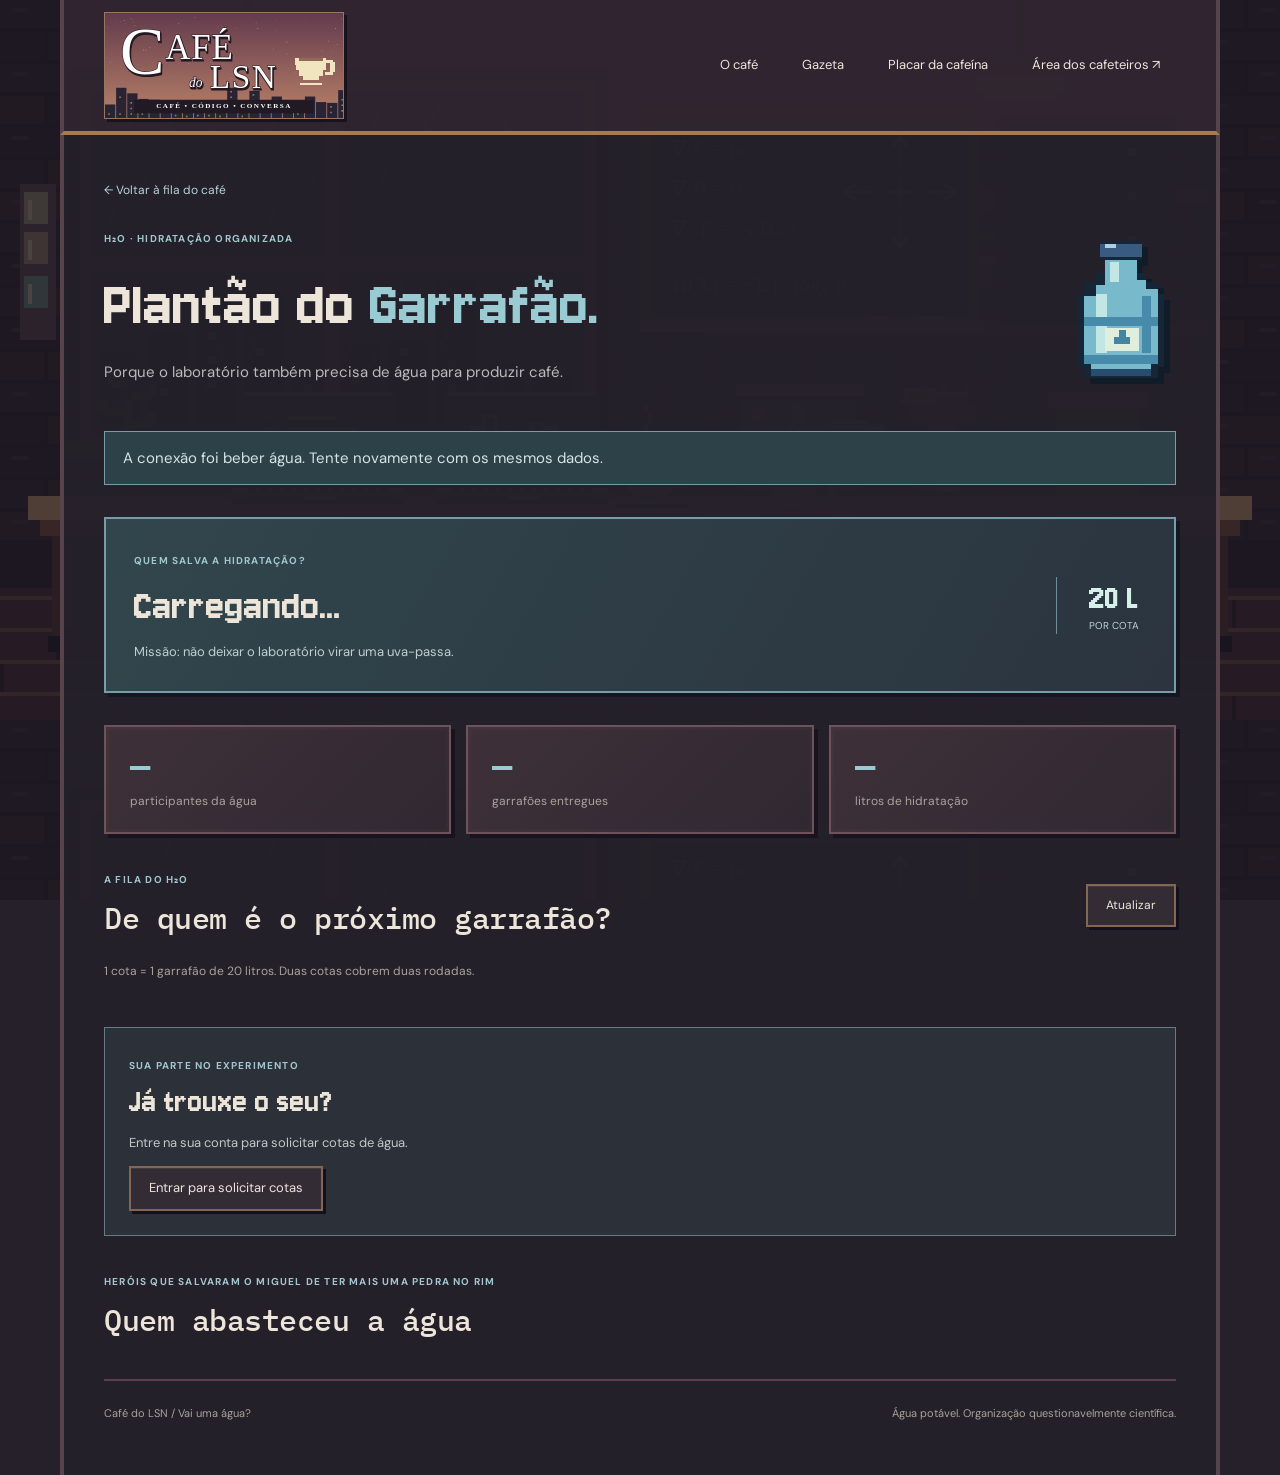
==== agua.html @ e71263b3 "Adiciona rodizio de garrafoes de agua" ====
<!doctype html>
<html lang="pt-BR"><head><meta charset="utf-8"><meta name="viewport" content="width=device-width,initial-scale=1"><meta name="theme-color" content="#211c29"><meta name="description" content="Rodízio de garrafões de 20 litros do laboratório."><title>Plantão do Garrafão · Café do LSN</title><link rel="icon" type="image/png" sizes="32x32" href="./assets/favicon.png?v=1"><link rel="icon" type="image/svg+xml" href="./assets/favicon.svg?v=1"><link rel="stylesheet" href="./style.css?v=20261126"></head>
<body data-page="water"><header><a class="brand" href="./index.html" aria-label="Café do LSN — início"><picture><source media="(max-width: 750px)" srcset="./assets/logo-mark.svg"><img class="brand-logo" src="./assets/logo-lsn.svg" alt="Café do LSN" width="300" height="132"></picture></a><nav aria-label="Navegação principal"><a href="./index.html">O café</a><a href="./gazeta.html">Gazeta</a><a href="./xicaras.html">Placar da cafeína</a><a href="./index.html?acesso=1">Área dos cafeteiros ↗</a></nav></header>
<main class="water-main">
<a class="water-back" href="./index.html">← Voltar à fila do café</a>
<div class="water-heading"><div><span class="eyebrow">H₂O · HIDRATAÇÃO ORGANIZADA</span><h1>Plantão do <em>Garrafão.</em></h1><p>Porque o laboratório também precisa de água para produzir café.</p></div><img src="./assets/water-jug.svg" width="112" height="144" alt="Garrafão de água em pixel art"></div>
<p id="water-status" role="status" aria-live="polite"></p>
<section class="water-hero" aria-labelledby="water-next-label"><div><span id="water-next-label" class="eyebrow">QUEM SALVA A HIDRATAÇÃO?</span><h2 id="water-next">Carregando…</h2><p id="water-next-note">Missão: não deixar o laboratório virar uma uva-passa.</p></div><span class="water-unit"><strong>20 L</strong>POR COTA</span></section>
<div class="stats water-stats"><article><strong id="water-people">—</strong><span>participantes da água</span></article><article><strong id="water-bottles">—</strong><span>garrafões entregues</span></article><article><strong id="water-liters">—</strong><span>litros de hidratação</span></article></div>
<section aria-labelledby="water-queue-title"><div class="section-title"><div><span class="eyebrow">A FILA DO H₂O</span><h2 id="water-queue-title">De quem é o próximo garrafão?</h2></div><button id="water-refresh" type="button">Atualizar</button></div><p class="hint">1 cota = 1 garrafão de 20 litros. Duas cotas cobrem duas rodadas.</p><div id="water-queue" class="queue"></div></section>
<section class="water-account" aria-labelledby="water-account-title"><div><span class="eyebrow">SUA PARTE NO EXPERIMENTO</span><h2 id="water-account-title">Já trouxe o seu?</h2><p id="water-access">Carregando sua participação…</p><button id="water-login-toggle" type="button" hidden>Entrar para solicitar cotas</button><button id="water-logout" type="button" hidden>Sair da conta</button></div>
<form id="water-login" hidden><h3>Identifique o dono do garrafão.</h3><label>E-mail<input name="email" type="email" autocomplete="username" required></label><label>Senha<input name="password" type="password" autocomplete="current-password" required></label><button class="primary" type="submit">Entrar</button><a class="forgot-password" href="./recuperar.html">Esqueceu a senha? A água não resolveu.</a></form>
<form id="water-submit" hidden><h3>Solicitar confirmação da entrega</h3><label>Quantidade de garrafões<input name="quantity" type="number" min="1" max="100" step="1" value="1" required></label><p class="water-volume">1 garrafão = 20 litros</p><label>Observação (opcional)<input name="note" maxlength="200" placeholder="Ex.: deixei os garrafões na copa"></label><button class="primary" type="submit">Enviar para aprovação</button><p class="hint">A fila e os totais são atualizados após a confirmação do administrador.</p></form>
<div id="water-own-section" hidden><h3>Minhas solicitações</h3><div id="water-own-requests"></div></div>
</section>
<section id="water-admin" hidden aria-labelledby="water-admin-title"><span class="eyebrow">BASTIDORES DA HIDRATAÇÃO</span><h2 id="water-admin-title">Administração da água</h2><h3>Participantes da água</h3><p class="hint">Escolha quem participa deste rodízio. Ao retirar um perfil, suas entregas e rodadas adiantadas ficam guardadas.</p><div id="water-member-profiles"></div><h3>Entregas para confirmar</h3><div id="water-pending"></div>
<form id="water-buy"><h3>Registrar uma entrega diretamente</h3><label>Quem trouxe?<select name="buyer" required></select></label><label>Quantidade de garrafões<input name="quantity" type="number" min="1" max="100" value="1" required></label><p class="water-volume">1 garrafão = 20 litros</p><label>Observação (opcional)<input name="note" maxlength="200"></label><button class="primary" type="submit">Registrar entrega</button></form></section>
<section aria-labelledby="water-history-title"><div class="section-title"><div><span class="eyebrow">HERÓIS QUE SALVARAM O MIGUEL DE TER MAIS UMA PEDRA NO RIM</span><h2 id="water-history-title">Quem abasteceu a água</h2></div></div><div id="water-history"></div></section>
<footer class="cups-footer">Café do LSN / Vai uma água? <span>Água potável. Organização questionavelmente científica.</span></footer>
</main><script type="module" src="./water.js?v=20261126"></script></body></html>
---- style.css ----
@import url('https://fonts.googleapis.com/css2?family=IBM+Plex+Mono:wght@400;500;600;700&family=Chakra+Petch:wght@400;500;600;700&family=Jersey+10&family=DM+Sans:wght@400;500;600;700&family=Playfair+Display:wght@500;600;700&family=Grenze+Gotisch:wght@500;600;700&display=swap');
:root{color-scheme:dark;--bg:#19191c;--panel:#222225;--line:#38363a;--text:#ede5d9;--muted:#aaa39a;--gold:#dfb078}*{box-sizing:border-box}body{margin:0;background:var(--bg);color:var(--text);font:15px/1.6 monospace}button,input,select{font:inherit}button{cursor:pointer;border:1px solid var(--line);background:transparent;color:var(--text);border-radius:6px;padding:10px 18px}button:hover{background:#35312e;border-color:var(--gold)}button:disabled{opacity:.5;cursor:wait}:focus-visible{outline:2px solid var(--gold);outline-offset:4px}header,main{max-width:1160px;margin:auto;padding:28px 40px}header{display:flex;align-items:center;justify-content:space-between;gap:20px;border-bottom:1px solid var(--line)}.brand{display:flex;align-items:center;gap:12px;color:var(--text);text-decoration:none;font:600 24px 'IBM Plex Mono',Consolas,monospace}.brand-icon{font-size:29px;filter:sepia(1)}.brand small{display:block;margin-top:6px;color:var(--muted);font:9px monospace;letter-spacing:2px}nav{display:flex;gap:12px}nav button{font-size:13px;border-color:transparent}nav .nav-active{color:var(--gold);border-bottom-color:var(--gold);border-radius:0}#admin-toggle span{margin-left:16px;color:var(--gold)}main{padding-top:42px}.intro{padding:20px 0 40px;width:48%;min-height:320px}.eyebrow{font:600 10px monospace;letter-spacing:2.2px;color:var(--gold)}h1{font:500 clamp(42px,5.5vw,68px)/1.12 'IBM Plex Mono',Consolas,monospace;letter-spacing:-1.8px;margin:20px 0}h1 em{color:var(--gold);font-weight:500}.intro p,.member-intro p{color:var(--muted);line-height:1.9}#overview{position:relative}.hero{display:flex;justify-content:space-between;align-items:center;padding:28px 32px;background:linear-gradient(110deg,#30362f,#252b28);border:1px solid #4b5547;border-radius:8px;margin:20px 0}.hero h2{font:500 36px 'IBM Plex Mono',Consolas,monospace;margin:16px 0 8px}.hero p{font-size:13px;color:#b3bbaa;margin:0}.round-label{text-align:center;color:#9fac95;font-size:9px;letter-spacing:2px;border-left:1px solid #4a5245;padding-left:35px}.round-label span{display:block;font:42px 'IBM Plex Mono',Consolas,monospace;margin-bottom:5px}.stats{display:grid;grid-template-columns:repeat(3,1fr);gap:15px;margin:18px 0 42px}.stats article{padding:18px 24px;background:var(--panel);border:1px solid var(--line);border-radius:6px}.stats strong{display:block;font:30px 'IBM Plex Mono',Consolas,monospace;color:var(--gold)}.stats span{font-size:12px;color:var(--muted)}section{margin:32px 0}.section-title{display:flex;align-items:center;justify-content:space-between;gap:16px;margin-bottom:20px}h2{font:500 25px 'IBM Plex Mono',Consolas,monospace;margin:8px 0}h3{font-size:17px;font-weight:500}.section-title button{font-size:12px}.queue{display:grid;grid-template-columns:repeat(4,1fr);gap:12px}.person{background:var(--panel);border:1px solid var(--line);border-radius:6px;padding:18px}.queue .person:first-child{background:#353028;border-color:#96754f}.avatar{display:block;font-size:28px}.person b{display:block;margin:8px 0 4px;font-size:14px}.person small{color:var(--muted);font-size:11px}.queue .person:first-child small{color:var(--gold)}.hint{font-size:12px;color:var(--muted);line-height:1.8}#admin{margin-top:0}.member-intro{margin-bottom:25px}.member-intro h1{font-size:48px}#admin>.section-title{border-bottom:1px solid var(--line);padding-bottom:18px}.auth-tabs{display:flex;gap:8px;margin-bottom:25px}.auth-tabs .selected{color:var(--gold);border-color:var(--gold);background:#302a24}form{max-width:570px;padding:24px;background:var(--panel);border:1px solid var(--line);border-radius:8px;margin:20px 0}form h3{margin-top:0}label{display:block;font-size:12px;color:var(--muted);margin:18px 0}input,select{display:block;margin-top:7px;width:100%;min-width:0;padding:12px;border:1px solid #4c4642;border-radius:5px;background:#1d1d20;color:var(--text)}.primary{background:var(--gold);color:#25201b;border-color:var(--gold);font-weight:600}.primary:hover{background:#efc38e}#login .primary,#signup button{width:100%;margin-top:10px}.editor{display:grid;grid-template-columns:2fr 1fr auto auto auto;gap:8px;align-items:end;margin:12px 0}.editor label{margin:0}.actions{display:flex;gap:10px;flex-wrap:wrap}.history-row{display:flex;justify-content:space-between;gap:16px;border-bottom:1px solid var(--line);padding:18px 0}.history-row small{display:block;color:var(--muted);font-size:12px}.history-row strong{color:var(--gold);font-size:13px}#history>p{padding:26px;border:1px dashed var(--line);text-align:center;color:var(--muted);border-radius:6px;font-size:13px}footer{border-top:1px solid var(--line);text-align:center;margin:50px 0 0;padding:26px 0;color:var(--muted);font-size:12px}.footer-divider{margin:0 14px;color:var(--gold)}#updated{font-size:10px}#status:not(:empty){padding:14px 18px;border:1px solid #826443;background:#352e25;color:#efcf9e;border-radius:6px;margin-bottom:20px;white-space:pre-line}hr{border:0;border-top:1px solid var(--line);margin:30px 0}[hidden]{display:none!important}#pending-profiles,#pending-buys{display:grid;gap:12px;margin:20px 0}#pending-profiles select{margin:12px 0}#pending-buys button{margin:5px}#member{margin-bottom:30px}@media(max-width:750px){header,main{padding:22px}header{flex-wrap:wrap}.brand{font-size:21px}nav{width:100%;justify-content:space-between}nav button{padding:9px 10px}.intro{width:100%;min-height:0;padding:12px 0 22px}.cafe-scene{position:relative;top:auto;width:100%;height:260px;margin:6px 0 30px}.hero{padding:22px}.hero h2{font-size:28px}.hero .eyebrow{font-size:9px;line-height:1.9}.round-label{padding-left:16px;margin-left:12px;font-size:8px}.round-label span{font-size:30px}.stats{gap:8px}.stats article{padding:15px 10px}.stats strong{font-size:25px}.stats span{font-size:10px}.queue{grid-template-columns:repeat(2,1fr)}.editor{grid-template-columns:1fr 1fr}.editor button{font-size:12px}.history-row{flex-wrap:wrap}.member-intro h1{font-size:40px}form{padding:20px}.footer-divider{margin:0 6px}}@media(prefers-reduced-motion:no-preference){button{transition:background .18s,border-color .18s}.pixel-cup:before{animation:steam 3s ease-in-out infinite}@keyframes steam{50%{opacity:.3;transform:translateY(-6px) rotate(90deg)}}}

/* All art is drawn on an integer pixel grid in assets/. */
body{background:#211c29;font-family:monospace;font-size:14px;isolation:isolate}
body:before{content:'';position:fixed;inset:0;z-index:-2;background:#211c29 url('./assets/science-lab.svg') center top / max(1280px,100vw) auto repeat-y;image-rendering:pixelated}
body:after{content:'';position:fixed;inset:0;background:#14121cc7;z-index:-1}
header,main{background:#211d29f5;border-left:4px solid #42323e;border-right:4px solid #42323e}
header{border-bottom:4px solid #78513f;padding-top:22px;padding-bottom:22px}
main{min-height:calc(100vh - 100px)}
.brand{font-size:30px}.brand-icon{image-rendering:pixelated;filter:none;object-fit:contain}.brand small{font-size:9px;letter-spacing:2px}
button,input,select,.hero,.stats article,.person,form,#history>p,#status:not(:empty){border-radius:0}
button{border:2px solid #745e50;box-shadow:3px 3px 0 #100e18;font-size:12px}
button:hover{background:#4c3740}button:active{transform:translate(2px,2px);box-shadow:1px 1px 0 #100e18}
nav .nav-active{border:2px solid var(--gold);background:#382b31}
h1{font-size:clamp(36px,4.4vw,56px);line-height:1.1;letter-spacing:-1px}h1 em{font-style:normal}
h2,.hero h2{font-family:'IBM Plex Mono',Consolas,monospace}.intro{min-height:290px;padding-top:15px;width:49%}.intro p{font-size:13px}.eyebrow{font-size:9px;letter-spacing:1.2px}
.cafe-scene{position:absolute;right:0;top:10px;width:47%;margin:0;border:4px solid #967357;background:#211c29;box-shadow:6px 6px 0 #110e1b}
.cafe-scene img{display:block;width:100%;height:auto;image-rendering:pixelated}
.cafe-scene figcaption{display:flex;justify-content:space-between;gap:8px;padding:10px 8px;background:#302530;color:#d6b28a;font:9px monospace}
.cafe-scene figcaption span{font-size:7px;align-self:center}
.hero{background:#303a32;border:3px solid #7d8d69;box-shadow:5px 5px 0 #110e1b;padding:24px}
.open-dot{display:inline-block;width:6px;height:6px;background:#b8c9a6;margin-right:8px}
#next{display:flex;align-items:center;gap:12px}#next .avatar{width:56px;height:56px;margin:0;flex-shrink:0}
.stats article,.person,form{background:#2d2632;border:2px solid #594452;box-shadow:4px 4px 0 #15111f}
.stats strong{font-size:32px}.stats span{font-size:11px}.stats{margin-bottom:30px}.queue .person:first-child{border:2px solid #c39662;background:#403031}
.avatar{display:block;image-rendering:pixelated;object-fit:contain;width:42px;height:42px}.person-label{display:flex!important;align-items:center;gap:10px}.person-label .avatar{width:28px;height:28px}
.round-label span{font-family:'IBM Plex Mono',Consolas,monospace}.round-label{border-left:2px solid #637255}
.section-title{margin-bottom:16px}.section-title h2{font-size:28px}.history-row{border-bottom:2px solid #4c3a47}
footer{font-size:11px;border-top:2px solid #58414c;margin-top:32px}.footer-divider{margin:0 8px}
@media(max-width:750px){header,main{padding:20px;border-left:0;border-right:0}.brand{font-size:28px}.intro{width:100%;min-height:0;padding-bottom:20px}h1{font-size:42px}.cafe-scene{position:relative;top:auto;width:100%;height:auto;margin:0 0 26px}.hero{padding:18px}#next .avatar{width:42px;height:42px}.stats span{font-size:10px}.stats article{padding:12px 8px}.stats strong{font-size:28px}.member-intro h1{font-size:36px}.cafe-scene figcaption{font-size:8px}.cafe-scene figcaption span{font-size:6px}.hero .eyebrow{font-size:8px}.hero p{font-size:11px}}

/* Richer materials and readable UI, with pixel artwork kept crisp. */
body{font-family:'DM Sans',Arial,sans-serif;font-size:15px;background:#252029}
body:after{background:#17121bb0}
header,main{background:#25212af5;border-color:#57434b}
body>header{border-bottom-color:#a47b55;background:#302630f7}
button,input,select{font-family:'DM Sans',Arial,sans-serif}
button{font-size:13px;background:#332c35;border-color:#826755;box-shadow:inset 0 1px #b3956926,3px 3px #14101c}
.brand{font-family:'IBM Plex Mono',Consolas,monospace;font-size:31px}.brand small{font-family:'DM Sans',Arial,sans-serif;font-size:9px}
.intro{min-height:320px}.intro p{font-size:14px;max-width:340px}.intro h1{font-size:clamp(36px,4vw,52px)}
.eyebrow{font-family:'DM Sans',Arial,sans-serif;font-weight:700;font-size:10px;line-height:1.6}
.cafe-scene{border:5px solid #ae8865;box-shadow:0 0 0 2px #4b3740,7px 7px #15101d}
.cafe-scene figcaption{padding:12px 10px;background:#48333a;color:#ead2aa}
.hero{background:linear-gradient(100deg,#3c493c,#303c35);border:2px solid #8c9c79;box-shadow:inset 0 0 0 4px #b5c69a0c,5px 5px #15111d}
.stats article,.person,form{background:linear-gradient(135deg,#3e3039,#302831);border:2px solid #6f535b;box-shadow:inset 0 0 0 3px #dfb07806,4px 4px #18131f}
.stats article{padding:20px 24px}.stats span{font-size:12px}.avatar{width:48px;height:48px}.person b{font-size:15px}.person small{font-size:12px}
.queue .person:first-child{background:linear-gradient(135deg,#594032,#3d3032);border-color:#caa16c}
.hint{font-size:12px}.section-title h2{font-size:30px}footer{font-family:'DM Sans',Arial,sans-serif;font-size:12px}
/* A newspaper laid on the coffee table, inspired by the supplied reference. */
.newspaper-wrap{padding:22px 12px 24px;margin:42px 0 26px;background:#392c2b;border:2px solid #5f4541;box-shadow:inset 0 0 0 6px #302326}
.newspaper{position:relative;max-width:950px;margin:auto;padding:18px 26px 14px;color:#39332c;background-color:#d3c6a6;background-image:repeating-linear-gradient(0deg,#6f5b3e07 0 1px,transparent 1px 4px),linear-gradient(102deg,#e1d5b8,#d5c7a9 48%,#dcd0b2 51%,#d8caac);border:1px solid #ad9b7d;box-shadow:0 4px 12px #1d172b24;transform:rotate(-.65deg)}
.paper-topline,.paper-dateline,.paper-bottom{display:flex;justify-content:space-between;align-items:center;gap:10px;font-family:Georgia,serif;font-size:10px}
.paper-topline{font-size:8px;letter-spacing:1px;padding-bottom:7px}
.newspaper .paper-masthead{display:flex;align-items:center;justify-content:space-between;gap:14px;max-width:none;margin:0;padding:12px 0;background:transparent;border:0;border-top:3px double #615341;border-bottom:3px double #615341}
.paper-masthead h2{font-family:'Playfair Display',Georgia,serif;font-size:clamp(30px,4.5vw,58px);font-weight:400;margin:0;line-height:1.1;letter-spacing:-1px;text-align:center}
.paper-seal{text-align:center;border:1px solid #7d6c54;padding:7px 9px;font:bold 19px Georgia,serif;transform:rotate(-4deg)}
.paper-seal small{display:block;font:7px/1.3 Georgia,serif;letter-spacing:1px;margin-top:3px}
.paper-masthead img{width:50px;height:52px;image-rendering:pixelated;filter:sepia(1) brightness(.65)}
.paper-dateline{border-bottom:1px solid #7b6a52;padding:6px 0;font-size:11px}
.paper-columns{display:grid;grid-template-columns:1fr 2.45fr;gap:20px;padding:18px 0}
.paper-sidebar{border-right:1px solid #8b795e;padding-right:18px}
.paper-kicker{font:700 8px/1.5 'DM Sans',Arial,sans-serif;letter-spacing:1px}
.paper-sidebar h3{font:700 24px/1.12 Georgia,serif;margin:12px 0}
.paper-sidebar p{font:13px/1.5 Georgia,serif;margin:12px 0}
.paper-rules{height:105px;opacity:.5;background:repeating-linear-gradient(0deg,#655540 0 2px,transparent 2px 5px);border-bottom:5px solid transparent;clip-path:polygon(0 0,100% 0,100% 28%,80% 28%,80% 33%,100% 33%,100% 80%,65% 80%,65% 85%,100% 85%,100% 100%,0 100%)}
.paper-note{border-top:1px solid #89785d;padding-top:14px;font-style:italic!important}
.paper-feature{text-align:center;min-width:0}
.paper-feature blockquote{font:700 clamp(23px,3vw,37px)/1.12 Georgia,serif;letter-spacing:-.7px;margin:14px 0 12px}
.quote-credit{display:grid;gap:5px;margin-bottom:16px;font-family:Georgia,serif}.quote-credit strong{font-size:14px}.quote-credit span{font-size:11px;font-style:italic}
.paper-photo{margin:0;border-top:1px solid #7b6a52;padding-top:8px}.paper-photo img{display:block;width:100%;height:180px;object-fit:cover;object-position:center 58%;image-rendering:pixelated;filter:grayscale(1) sepia(.7) contrast(.85);mix-blend-mode:multiply}.paper-photo figcaption{font:italic 10px/1.4 Georgia,serif;padding-top:5px}
.paper-bottom{font-size:8px;border-top:3px double #7b6a52;padding-top:8px;letter-spacing:.5px}
@media(max-width:750px){.intro{min-height:0}.stats article{padding:14px 10px}.stats span{font-size:10px}.hero .eyebrow{font-size:9px}.newspaper-wrap{padding:12px 7px;margin-top:30px}.newspaper{padding:12px 14px;transform:none}.paper-topline{font-size:7px}.paper-topline span:nth-child(2){display:none}.newspaper .paper-masthead{flex-wrap:nowrap;gap:8px;padding:12px 0}.paper-seal{display:none}.paper-masthead h2{font-size:35px;text-align:left}.paper-masthead img{width:32px;height:36px}.paper-dateline{font-size:9px;flex-wrap:wrap}.paper-dateline span:last-child{display:none}.paper-columns{grid-template-columns:1fr;gap:12px;padding:14px 0}.paper-sidebar{border:0;border-bottom:1px solid #8b795e;padding:0 0 10px}.paper-sidebar h3{font-size:19px;margin:6px 0}.paper-sidebar p,.paper-rules,.paper-note{display:none}.paper-feature blockquote{font-size:27px}.paper-photo img{height:140px}.paper-bottom{font-size:7px;align-items:flex-start}.paper-bottom span{max-width:50%}.cafe-scene figcaption span{font-size:6px}}

/* Original illustrated wordmark and the coffee resting on the newspaper. */
body>header{padding-top:12px;padding-bottom:12px}
.brand-logo{display:block;width:240px;height:auto;border:1px solid #97765e;box-shadow:3px 3px #19131d}
.paper-photo{position:relative}
.paper-photo .top-coffee{position:absolute;right:-12px;bottom:24px;width:136px;height:136px;object-fit:contain;filter:none;mix-blend-mode:normal;image-rendering:pixelated;transform:rotate(8deg)}
@media(max-width:750px){.brand-logo{width:210px}.paper-photo .top-coffee{width:96px;height:96px;right:-8px;bottom:32px}}

.cafe-scene figcaption{align-items:center;gap:8px}.cafe-scene figcaption>span{font:8px/1.5 monospace}
#scene-motion{font:10px 'DM Sans',Arial,sans-serif;padding:5px 7px;white-space:nowrap;box-shadow:2px 2px #211923;border:1px solid #9e8065;background:#322934;color:#edddbe}
@media(max-width:750px){.cafe-scene figcaption>span{font-size:7px}#scene-motion{font-size:9px}}

/* The saucer rests on the table beside the paper, clear of the printed photograph. */
.newspaper-wrap{position:relative;padding-right:132px}
.newspaper-wrap>.top-coffee{position:absolute;right:-4px;top:45%;width:158px;height:auto;image-rendering:pixelated;transform:none;pointer-events:none}
@media(max-width:750px){.newspaper-wrap{padding-right:7px;padding-bottom:115px}.newspaper-wrap>.top-coffee{top:auto;bottom:0;right:10px;width:132px}}

/* The coffee cup is the page-turn control, on the bottom-right of the paper. */
.newspaper-wrap{padding:22px 12px 24px}.paper-navigation{display:flex;align-items:flex-end;justify-content:space-between;min-height:125px;padding-top:8px;font:11px Georgia,serif}
#paper-turn{display:flex;flex-direction:column;align-items:center;border:0;background:transparent;box-shadow:none;padding:0 4px;color:#42382c;font:11px Georgia,serif}
#paper-turn:hover{background:#69533812}#paper-turn:focus-visible{outline:2px solid #6b4d30;outline-offset:4px}
#paper-turn .top-coffee{position:static;width:132px;height:auto;transform:none;image-rendering:pixelated;pointer-events:none}
.paper-masthead img{width:60px;height:42px;object-fit:contain;filter:sepia(1) brightness(.65)}
@media(max-width:750px){.newspaper-wrap{padding:12px 7px}.paper-navigation{min-height:110px}#paper-turn .top-coffee{width:112px}.paper-masthead img{width:42px;height:32px}}

/* Compact footer: page number and cup control share a single horizontal row. */
.paper-bottom{align-items:center;gap:12px;padding-top:6px}
.paper-footer-copy{display:grid;gap:6px;min-width:0}
.paper-bottom #paper-page-number{font-size:10px;letter-spacing:0}
#paper-turn{flex-direction:row;gap:3px;padding:2px;min-height:44px;flex-shrink:0;text-align:left}
#paper-turn .top-coffee{width:56px;height:50px;flex-shrink:0}
#paper-turn-label{max-width:80px;font-size:10px;line-height:1.3}
@media(max-width:750px){.paper-bottom{align-items:center;gap:8px}.paper-bottom span{max-width:none}.paper-footer-copy{max-width:55%;font-size:7px}#paper-turn .top-coffee{width:48px;height:43px}#paper-turn-label{max-width:58px;font-size:9px}}

.avatar.profile-picture{image-rendering:auto;border-radius:50%;object-fit:cover;border:2px solid #bd9b75}
#photo-preview .avatar{width:80px;height:80px;margin-top:16px}#remove-photo{margin:0 10px 10px 0}
#gazette-comments{padding:22px;background:#2b242e;border:1px solid #6b5055;margin:26px 0 0;color:var(--text)}
#gazette-comments h3{margin:0}#gazette-comments form{max-width:none;margin-bottom:0}#comments-login,#comments-status{font-size:12px;color:var(--muted)}
textarea{font:inherit;width:100%;resize:vertical;margin-top:7px;padding:12px;border:1px solid #6f535b;background:#1d1d20;color:var(--text);box-sizing:border-box}
.gazette-comment{padding:16px 0;border-bottom:1px solid #68505a}.gazette-comment p{white-space:pre-wrap;overflow-wrap:anywhere}.gazette-comment small{color:var(--muted);font-size:11px}.gazette-comment button{font-size:11px;padding:6px 12px}
@media(max-width:750px){#gazette-comments{padding:14px}.gazette-comment p{font-size:14px}}

#gazette-editor{border-bottom:2px solid #6f535b;padding-bottom:28px;margin-bottom:30px}.editor-layout{display:grid;grid-template-columns:1fr 1fr;gap:26px;align-items:start}.editor-layout form{max-width:none;margin-top:0}.editor-layout>div{min-width:0}
#post-preview{transform:none;padding:22px;margin-top:14px}#post-preview h2{font:32px 'Playfair Display',Georgia,serif;text-align:center;border-bottom:3px double #7b6a52;padding-bottom:12px}#post-preview h3{font:bold 23px Georgia,serif;overflow-wrap:anywhere}
#post-preview blockquote{font:bold 26px/1.2 Georgia,serif;margin:18px 0;white-space:pre-wrap;overflow-wrap:anywhere}#post-preview p,#post-preview time{font:14px/1.5 Georgia,serif;white-space:pre-wrap;overflow-wrap:anywhere}#post-preview figure{margin:16px 0 0}#post-preview img{width:100%;height:auto;display:block}#post-preview figcaption{font:italic 12px Georgia,serif}#post-status{font-size:13px}
#post-body{font:15px/1.5 Georgia,serif;text-align:left;white-space:pre-wrap;overflow-wrap:anywhere}#post-title{font:bold 22px Georgia,serif;overflow-wrap:anywhere}.paper-feature blockquote{white-space:pre-wrap;overflow-wrap:anywhere}.paper-photo img.publication-photo{height:auto;max-height:360px;object-fit:contain;filter:none;mix-blend-mode:normal;image-rendering:auto}#comment-signin{font-size:12px;margin-top:8px}
@media(max-width:850px){.editor-layout{grid-template-columns:1fr}.editor-layout>div{order:-1}#post-preview blockquote{font-size:23px}}

nav a,.page-link{display:inline-block;text-decoration:none;color:var(--text);padding:10px 14px;font:13px 'DM Sans',Arial,sans-serif;border:2px solid transparent;line-height:1.6}nav a:hover{background:#443039}nav a.nav-active{color:var(--gold);border:2px solid var(--gold);background:#382b31}.page-link{border-color:var(--gold);color:#25201b;margin-top:10px}
.gazette-invitation{padding:28px;background:#3d3036;border:2px solid #89694f}.gazette-invitation p,.gazette-heading p{color:var(--muted)}.gazette-heading{margin-bottom:28px}.gazette-heading h1{font:52px 'Playfair Display',Georgia,serif;letter-spacing:0;margin:12px 0}
.gazette-layout{display:grid;grid-template-columns:225px minmax(0,1fr);gap:24px;align-items:start}.gazette-archive{position:sticky;top:20px;background:#2d2630;border:2px solid #6f535b;padding:18px}.gazette-archive h2{font-size:24px}.gazette-archive h3{font-size:15px;text-transform:capitalize;border-bottom:1px solid #6f535b;padding-bottom:9px}.gazette-archive label{font-size:12px}.gazette-archive>button{padding:7px 10px}.gazette-archive small{font-size:10px;color:var(--muted)}.archive-post{width:100%;text-align:left;margin:8px 0;padding:10px;display:grid;gap:5px;font-size:12px}.archive-post[aria-current]{border-color:var(--gold);background:#44342f}.archive-post span{overflow-wrap:anywhere}.gazette-reading{min-width:0}.gazette-reading .newspaper-wrap{margin:0;padding:14px 8px}.gazette-reading .newspaper{transform:none;padding:16px 20px}.gazette-reading .paper-masthead h2{font-size:42px}.gazette-reading .paper-columns{grid-template-columns:1fr}.gazette-reading .paper-sidebar{display:none}.gazette-reading .paper-feature blockquote{font-size:30px}.gazette-reading #post-title{font:bold 30px/1.15 Georgia,serif;text-align:left}.gazette-reading #post-body{font:17px/1.7 Georgia,serif;margin:24px 0;text-align:left}.gazette-reading .paper-photo img{height:auto;max-height:420px;object-fit:contain}.gazette-reading .paper-topline{font-size:7px}#posts-status:not(:empty){padding:14px;border:1px solid #b48b60;margin-bottom:20px}
@media(max-width:900px){.gazette-layout{grid-template-columns:1fr}.gazette-archive{position:static}.gazette-archive #archive-list{display:flex;gap:10px;flex-wrap:wrap;max-height:240px;overflow:auto}.gazette-archive #archive-list h3,.gazette-archive #archive-list>small{width:100%;margin:8px 0}.archive-post{width:calc(50% - 5px);margin:0}.gazette-heading h1{font-size:43px}.gazette-reading .paper-masthead h2{font-size:36px}}
@media(max-width:750px){nav{gap:4px;flex-wrap:wrap}nav a,nav button{font-size:11px;padding:8px 9px}nav{width:auto}.gazette-reading .newspaper{padding:12px}.gazette-reading .paper-seal{display:none}.gazette-reading #post-title{font-size:25px}.gazette-reading .paper-feature blockquote{font-size:25px}.gazette-reading #post-body{font-size:16px}.gazette-reading .paper-topline span:nth-child(2){display:none}.gazette-reading .paper-masthead h2{font-size:31px}}

/* Clear retro lettering, and a newspaper serif without blackletter glyphs. */
h1,.hero h2,.section-title h2,.stats strong,.round-label span{font-family:'IBM Plex Mono',Consolas,monospace;font-variant-numeric:tabular-nums;letter-spacing:-.5px}
.intro h1{font-size:clamp(31px,3.5vw,46px);line-height:1.25}.member-intro h1{font-size:40px}
.paper-masthead h2,.gazette-heading h1,#post-preview h2{font-family:'Playfair Display',Georgia,serif;font-weight:600;letter-spacing:-.5px;line-height:1.2}
.paper-feature blockquote,#post-preview blockquote{font-family:Georgia,'Times New Roman',serif;line-height:1.35;letter-spacing:0;font-weight:600}
#post-preview .preview-quote-label{font:700 10px/1.5 'DM Sans',Arial,sans-serif;letter-spacing:1.5px;display:block;margin-top:20px}
#post-quote{font:16px/1.6 'DM Sans',Arial,sans-serif;min-height:130px}#post-form label[for=post-quote]{margin-bottom:6px}
@media(max-width:750px){.intro h1{font-size:32px}.member-intro h1{font-size:30px}.gazette-heading h1{font-size:37px}.gazette-reading .paper-masthead h2{font-size:29px}}

/* A more open blackletter preserves the old newspaper masthead. */
.paper-masthead h2,.gazette-heading h1,#post-preview h2{font-family:'Grenze Gotisch','Playfair Display',Georgia,serif;font-weight:600;letter-spacing:.3px;line-height:1.25}

/* Large pixel headings, clear interface text and distinctive old-paper lettering. */
body[data-page=cafe] .intro h1,body[data-page=cafe] .hero h2,body[data-page=cafe] .section-title h2,.member-intro h1,.stats strong{font-family:'Jersey 10','Chakra Petch',Consolas,sans-serif;font-weight:400;letter-spacing:.3px;font-variant-numeric:tabular-nums}
body[data-page=cafe] .intro h1{font-size:clamp(42px,5vw,66px);line-height:1.08;text-shadow:3px 3px #120f1a}.stats strong{font-size:38px}.member-intro h1{font-size:48px}
.paper-masthead h2,.gazette-heading h1,#post-preview h2{font-family:'Grenze Gotisch',Georgia,serif;font-weight:700;letter-spacing:1px;text-shadow:1px 1px #ac947333}.paper-masthead h2:before,.paper-masthead h2:after{content:'✦';font:14px Georgia,serif;display:inline-block;margin:0 12px;vertical-align:middle;color:#7f6245}
.newspaper .paper-masthead{border-top:4px double #615341;border-bottom:4px double #615341}.gazette-heading h1{border-bottom:3px double #8c6b50;padding-bottom:14px;display:inline-block}.paper-feature #post-title:first-letter{font-size:1.25em}
.author-badge{display:inline-flex;align-items:center;gap:5px;padding:3px 9px;border:1px solid #ccaa68;color:#f2d79c;background:#48392c;font:600 11px/1.5 'DM Sans',Arial,sans-serif;letter-spacing:.5px}.author-badge:before{content:'✦';color:#f1d294}.person .author-badge{margin-top:10px}#my-author-badge{margin:12px 0}.author-profile,.my-post-row{display:flex;align-items:center;justify-content:space-between;gap:14px;padding:16px;border:1px solid #70545d;margin:12px 0;background:#302832}.author-profile>div{display:grid;gap:8px}.author-profile button{font-size:12px}#post-publisher{display:flex;justify-content:center;align-items:center;gap:8px;font:12px Georgia,serif;margin-bottom:12px}#post-publisher .author-badge{background:#d6c29c;color:#443226;border-color:#937446}#my-posts:empty{display:none}
@media(max-width:750px){body[data-page=cafe] .intro h1{font-size:46px}.member-intro h1{font-size:37px}.paper-masthead h2:before,.paper-masthead h2:after{display:none}.author-profile,.my-post-row{flex-wrap:wrap}.stats strong{font-size:32px}}

.gazette-heading>.eyebrow{display:block}.gazette-heading h1{margin-top:12px}

.format-toolbar{display:flex;gap:8px;flex-wrap:wrap;margin:8px 0}.format-toolbar button{padding:7px 10px;font-size:12px}.format-toolbar strong,.format-toolbar em{margin-right:5px}
#post-body p,.preview-body p{white-space:pre-wrap;margin:0 0 1em}#post-body a,.preview-body a{color:#533b25;text-decoration:underline;text-underline-offset:3px;font-weight:600}#post-body strong,.preview-body strong{font-weight:700}#post-body em,.preview-body em{font-style:italic}

.article-style-controls{display:grid;grid-template-columns:1fr 1fr;gap:12px}.article-style-controls label{margin:8px 0}.article-style-controls select{font-size:14px}
#post-body ul,#post-body ol,.preview-body ul,.preview-body ol{padding-left:1.5em;margin:0 0 1em;white-space:normal}#post-preview .preview-body{font:18px/1.7 Georgia,serif}#post-body p,.preview-body p{font:inherit;line-height:inherit}
@media(max-width:500px){.article-style-controls{grid-template-columns:1fr}.format-toolbar button{flex-grow:1}}

#post-preview .preview-body p,#post-preview .preview-body li{font:inherit;line-height:inherit}

/* Original Café do LSN insignias: cup shield / quill and newspaper. */
.role-badge{display:inline-flex;align-items:center;gap:6px;padding:3px 8px;min-height:28px;border:1px solid;font:700 10px/1.3 'DM Sans',Arial,sans-serif;letter-spacing:.8px;vertical-align:middle;white-space:nowrap}
.role-badge img{display:block;width:20px;height:22px;object-fit:contain;image-rendering:pixelated;flex-shrink:0}
.role-badge.admin-badge{background:#443323;border-color:#d1a75f;color:#ffe0a1}.role-badge.author-badge{background:#273e36;border-color:#86b9a5;color:#d0efdf}.role-badge:before{content:none}
.person>.role-badge{margin:10px 5px 0 0}#my-author-badge{display:flex;flex-wrap:wrap;gap:8px}.person-label{flex-wrap:wrap}.person-label .role-badge{margin-left:3px;font-size:9px}
#post-publisher .admin-badge{background:#e8d2a3;color:#65451d;border-color:#a37e40}#post-publisher .author-badge{background:#d1dfc5;color:#315d4e;border-color:#779984}
@media(max-width:750px){.role-badge{padding:3px 6px;font-size:9px}.role-badge img{width:18px;height:20px}#post-publisher{flex-wrap:wrap}}

.support-footer{border:1px solid #72584d;background:#2c242a;padding:22px;margin-bottom:24px}.support-footer .eyebrow{font-size:9px;color:#d4b37b}.support-footer p{font-size:14px;line-height:1.6;color:#e8d8bf;margin:12px 0}.support-footer #support-contact{font-size:12px;line-height:1.6;color:#bdb2a6;display:block}.support-phone{display:inline-block;color:#f0cd8d;font-size:16px;font-weight:700;text-underline-offset:4px;padding:8px 12px}.support-phone:hover{color:#fff0cf}.support-footer .eyebrow{display:block;line-height:1.6}

#comments-approval{padding:14px;border:1px solid #ae8c58;background:#443626;color:#f0d3a1;font-size:13px;line-height:1.6}

.comment-reply{margin-left:calc(var(--reply-depth)*20px);padding-left:14px;border-left:2px solid #7c6451}.reply-recipient{display:block;color:#d2b687!important;margin-bottom:8px}.comment-actions{display:flex;gap:8px}.comment-actions button{background:transparent;box-shadow:none}.comment-deleted>p{font-style:italic;color:var(--muted)}#reply-context{display:flex;align-items:center;justify-content:space-between;gap:12px;padding:12px;border-left:3px solid var(--gold);background:#44352e;margin-bottom:16px;font-size:13px}#cancel-reply{font-size:11px;padding:6px 9px}
@media(max-width:750px){.comment-reply{margin-left:calc(var(--reply-depth)*10px);padding-left:10px}#reply-context{flex-wrap:wrap}}

/* Small, secondary support note; the phone is revealed only on request. */
.support-footer{border:0;background:transparent;padding:0;margin:0 0 16px;font-size:11px;color:#aaa199}
.support-caption{font-size:10px;color:#b9ada0}.support-footer p{font-size:11px;color:#aaa199;line-height:1.5;margin:4px 0 6px}
.support-details summary{display:list-item;list-style-position:inside;cursor:pointer;font-size:10px;color:#b8aa98;width:fit-content;margin:0 auto;text-decoration:underline;text-decoration-style:dotted;text-underline-offset:3px}
.support-details summary:hover{color:#e1d1b9}.support-details #support-contact{font-size:12px;line-height:1.5;color:#c6b9a6;margin-top:9px}.support-details small{display:block;font-size:10px;line-height:1.5;color:#aaa199;margin-top:3px}

.site-footer{display:flex;align-items:flex-start;justify-content:space-between;gap:24px;text-align:left}.footer-brand{display:grid;gap:6px;padding-top:2px;flex:1}.site-footer .support-footer{margin:0;max-width:390px;text-align:right;flex:1}.site-footer .support-details summary{margin:0 0 0 auto}.support-email{color:#cdbb9e;text-decoration:underline;text-underline-offset:3px;overflow-wrap:anywhere}.support-email:hover{color:#f3dfbd}
@media(max-width:600px){.site-footer{gap:14px}.footer-brand{font-size:11px;max-width:45%}.footer-brand .footer-divider{margin:0 4px}.site-footer .support-footer{max-width:55%}.support-email{font-size:11px}}

.forgot-password{display:block;margin-top:18px;font-size:12px;color:#dac29d;text-decoration:underline;text-underline-offset:4px}.forgot-password:hover{color:#fff0d4}
.recovery-main{min-height:calc(100vh - 130px);padding-top:45px;padding-bottom:55px}.recovery-main h1{font-family:'Jersey 10','Chakra Petch',monospace;font-size:clamp(38px,5vw,60px);max-width:850px;letter-spacing:0}.recovery-main form{margin-top:24px}.recovery-main h2{font-family:'DM Sans',Arial,sans-serif;font-size:20px}.recovery-main #recovery-status:not(:empty){padding:15px;border:1px solid #a48256;background:#423427;color:#f2d9b3;max-width:650px;line-height:1.6}.recovery-main .page-link{margin-top:18px;border-color:#98754e}#recovery-again{margin-top:14px}
@media(max-width:750px){.recovery-main{padding-top:30px}.recovery-main h1{font-size:42px}.recovery-main h2{font-size:18px}}

.gazette-reading .newspaper-wrap{box-shadow:inset 0 0 0 3px #30232640}
#post-admin-actions{display:flex;justify-content:flex-end;margin-bottom:14px}#post-admin-actions[hidden]{display:none}.delete-post{color:#f0c6b9;border-color:#a77667;font-size:12px}.delete-post:hover{background:#513337}.my-post-row>div{min-width:0;overflow-wrap:anywhere}.my-post-row p{font-size:12px;color:var(--muted)}

.user-profile{display:flex;justify-content:space-between;align-items:center;gap:16px;padding:16px;margin:12px 0;border:1px solid #70545d;background:#302832}.user-profile>div{display:flex;align-items:center;gap:8px;flex-wrap:wrap;min-width:0;overflow-wrap:anywhere}.user-profile small{color:var(--muted);font-size:12px}.delete-user{color:#f0c6b9;border-color:#a77667;white-space:nowrap}.delete-user:hover{background:#513337}@media(max-width:600px){.user-profile{align-items:flex-start;flex-wrap:wrap}.user-profile>div{width:100%}}

/* Placar da cafeína */
.sr-only{position:absolute;width:1px;height:1px;padding:0;margin:-1px;overflow:hidden;clip:rect(0,0,0,0);white-space:nowrap;border:0}
body[data-page=cups] header nav{flex-wrap:wrap;justify-content:flex-end}.cups-heading{display:flex;justify-content:space-between;gap:24px;align-items:center;padding:12px 0 25px}.cups-heading h1{font:clamp(44px,6vw,70px)/1 'Jersey 10',monospace;letter-spacing:0}.cups-heading p{color:var(--muted);max-width:540px}.cups-heading>img{image-rendering:pixelated;width:112px;height:112px;filter:drop-shadow(6px 6px #15101d)}
#cups-status:not(:empty){padding:14px 18px;border:1px solid #a48256;background:#423427;color:#f2d9b3;line-height:1.6}.cup-console{display:grid;grid-template-columns:1fr 1fr;gap:30px;padding:26px;border:2px solid #826550;background:#352b33;box-shadow:inset 0 0 0 3px #dfb07808,4px 4px #17121e}.cup-console h2{font:34px 'Jersey 10',monospace;letter-spacing:0}.cup-console p{font-size:13px;color:#c8bba9;max-width:400px}#cup-own{color:#f0d6ac;font-weight:600}#cup-form{margin:0;padding:0;max-width:none;border:0;box-shadow:none;background:none}#cup-form label{margin:0 0 5px}#cup-form input{max-width:160px;font-size:22px;font-weight:600;padding:8px 12px}#cup-form small{display:block;color:#c3b09c;font-size:11px}.cup-adjust-buttons{display:flex;gap:10px;flex-wrap:wrap;margin:16px 0 10px}.cup-adjust-buttons button{flex:1;padding:12px;font-size:12px}#cup-login{margin-bottom:0;max-width:none}.cup-console-controls #cup-logout{font-size:11px;margin-top:15px;padding:6px 10px}.cup-create{display:block;margin-top:14px;font-size:12px;color:#d9bc91;text-underline-offset:4px}.cups-ranking-heading{display:flex;gap:16px;align-items:center;flex-wrap:wrap;margin:36px 0 22px}.cups-ranking-heading>div:first-child{flex:1;min-width:210px}.cups-ranking-heading h2{font:34px 'Jersey 10',monospace;margin-bottom:2px}.cups-ranking-heading p{margin:0}.cups-period{display:flex;gap:4px}.cups-period button{font-size:12px;padding:8px 10px;box-shadow:none}.cups-period button[aria-pressed=true]{background:#dfb078;color:#2b2323;border-color:#dfb078}#cups-refresh{font-size:11px;padding:8px 10px}.cup-leader{display:flex;align-items:center;gap:22px;padding:24px;border:2px solid #c39b60;background:linear-gradient(120deg,#49392e,#342b31);box-shadow:inset 0 0 0 4px #dfb0780a;margin:0 0 20px}.cup-leader[hidden],.cup-last[hidden]{display:none}.cup-leader>.cup-medal{width:76px;height:76px}.cup-leader h3{font:38px/1.1 'Jersey 10',monospace;margin:8px 0}.cup-leader p{font:italic 16px/1.5 Georgia,serif;color:#e0cdb1;margin:8px 0}.cup-leader-count{margin-left:auto;min-width:100px;text-align:center}.cup-leader-count strong{display:block;font:60px/1 'Jersey 10',monospace;color:#f0d59f}.cup-leader-count span{font-size:11px;color:#c8b49b}.cup-medal,.cup-avatar{object-fit:contain;image-rendering:pixelated;flex-shrink:0}.cup-avatar{border:1px solid #71534c;padding:3px;background:#2b2430}.cups-table-wrap{border:1px solid #6f535b;overflow-x:auto}.cups-table{width:100%;border-collapse:collapse;font:13px/1.5 'DM Sans',Arial,sans-serif}.cups-table thead{background:#3e3036}.cups-table th,.cups-table td{padding:18px 12px;text-align:right;border-bottom:1px solid #604853;font-variant-numeric:tabular-nums}.cups-table th:first-child{text-align:left}.cups-table thead th{font-size:11px;color:#d4b996;white-space:nowrap}.cups-table tbody th{font-weight:600}.cups-table tbody tr{background:#29232d}.cups-table tbody tr:nth-child(even){background:#302731}.cups-table tr:last-child>*{border-bottom:0}.cups-table tbody .cup-first-row{background:#41342d}.cups-table .cup-own-row>th{box-shadow:inset 3px 0 #a9c6a2}.cup-identity{display:flex;gap:10px;align-items:center;min-width:190px}.cup-identity>span:last-child{overflow-wrap:anywhere;max-width:170px}.cup-position{font:24px 'Jersey 10',monospace;width:40px;text-align:center;color:#bca58c}.cup-you{display:block;font-size:10px;font-weight:400;color:#b8d0ac}.cup-last{display:flex;align-items:center;gap:18px;padding:20px 24px;margin:20px 0;background:#2b3030;border:1px solid #62766a}.cup-last strong{display:block;margin-top:5px}.cup-last p{font:italic 15px/1.5 Georgia,serif;margin:5px 0;color:#c8ccbc}.cup-last-icon{font-size:28px;filter:sepia(.5)}.cups-method{margin-top:20px;font-size:11px;line-height:1.8}.cups-footer{max-width:1160px;margin:0 auto;padding:24px 30px;display:flex;gap:20px;justify-content:space-between;font-size:11px}.cups-footer span{max-width:350px;text-align:right}
@media(max-width:1000px){header nav{flex-wrap:wrap;justify-content:flex-end}.cups-table th,.cups-table td{padding:14px 9px}.cup-console{gap:20px}.cup-identity{gap:7px;min-width:160px}}
@media(max-width:650px){.cups-heading>img{width:70px;height:70px}.cups-heading{align-items:flex-start;gap:10px}.cups-heading h1{font-size:46px}.cup-console{grid-template-columns:1fr;padding:20px;gap:16px}.cup-leader{gap:14px;padding:18px;flex-wrap:wrap}.cup-leader>.cup-medal{width:48px;height:48px}.cup-leader>div:nth-child(2){flex:1;min-width:150px}.cup-leader h3{font-size:32px}.cup-leader-count{display:flex;align-items:baseline;gap:10px;margin-left:62px;text-align:left}.cup-leader-count strong{font-size:42px}.cups-table-wrap{border:0;overflow:visible}.cups-table,.cups-table tbody,.cups-table tr,.cups-table td,.cups-table tbody th{display:block}.cups-table thead{display:none}.cups-table tbody tr{display:grid;grid-template-columns:repeat(3,minmax(0,1fr));margin:12px 0;border:1px solid #6f535b}.cups-table tbody th{grid-column:1/-1;text-align:left;border-bottom:1px solid #604853!important}.cups-table td{text-align:left;border-bottom:0;padding:12px 10px;font-size:15px}.cups-table td:before{content:attr(data-label);display:block;color:#c6ac92;font-size:10px;margin-bottom:4px}.cup-identity>span:last-child{max-width:none}.cups-ranking-heading{gap:12px}.cups-period{flex:1}.cups-period button{flex:1}.cups-footer{padding:20px;flex-wrap:wrap;gap:8px}.cups-footer span{text-align:left}.cup-last{padding:18px}}

.cup-podium{display:flex;flex-direction:column;align-items:center;flex-shrink:0;gap:2px}.cup-podium small{font:600 10px/1.2 'DM Sans',Arial,sans-serif;color:#d5bc99}.cups-table .role-badge{margin:4px 3px 0 0;padding:2px 5px;font-size:9px}.cups-table .role-badge img{width:16px;height:18px}#cup-pending{color:#efd09d;font-size:12px}#cup-retry{margin-bottom:15px;border-color:#dfb078}

.history-reset-panel{margin-top:32px;padding:20px;border:1px solid #966b5f;background:#35282c}.history-reset-panel h3{margin-top:0}.history-reset-panel .hint{max-width:700px}.history-reset-panel small{display:block;margin-top:12px;color:var(--muted);font-size:11px}.history-reset-panel button{white-space:normal;text-align:left}

/* Hierarquia editorial: nome do jornal > título da matéria > frase do dia. */
.paper-masthead h2,.gazette-heading h1,#post-preview h2{text-transform:uppercase}
.gazette-reading .paper-masthead h2{font-size:clamp(36px,3.6vw,52px);line-height:1.12;letter-spacing:.5px;min-width:0}
#post-title,.gazette-reading #post-title{font:bold clamp(32px,3vw,40px)/1.12 Georgia,serif;letter-spacing:-.5px;margin:18px 0 22px;text-align:left}
.paper-feature blockquote,.gazette-reading .paper-feature blockquote{font-size:clamp(22px,2vw,26px);font-weight:400;font-style:italic;line-height:1.4;letter-spacing:0}
#post-preview h2{font-size:38px;line-height:1.15}
#post-preview h3{font-size:30px;line-height:1.15;letter-spacing:-.3px;margin:20px 0}
#post-preview blockquote{font-size:22px;font-weight:400;font-style:italic;line-height:1.4}
@media(max-width:750px){.gazette-reading .paper-masthead h2{font-size:clamp(34px,7.5vw,40px);letter-spacing:0}.gazette-reading #post-title,#post-title{font-size:28px;line-height:1.15}.gazette-reading .paper-feature blockquote,.paper-feature blockquote{font-size:21px}#post-preview h2{font-size:32px}#post-preview h3{font-size:27px}#post-preview blockquote{font-size:20px}}

/* Assinatura discreta de quem publicou, após a imagem e sua legenda. */
#post-publisher{justify-content:flex-end;flex-wrap:wrap;gap:6px;text-align:right;margin:14px 0 0;font:11px/1.5 Georgia,serif;color:#655544}
#post-publisher:empty,#post-preview .preview-publisher:empty{display:none}
#post-publisher .role-badge{font-size:8px;padding:2px 5px;gap:4px;letter-spacing:.3px}
#post-publisher .role-badge img{width:12px;height:14px}
#post-preview .preview-publisher{font:11px/1.5 Georgia,serif;text-align:right;color:#655544;margin:14px 0 0;white-space:normal}

.my-post-row>div:first-child{flex:1}.my-post-row{flex-wrap:wrap}#post-admin-actions{gap:10px;flex-wrap:wrap}#post-cancel-edit{margin:8px 10px 8px 0}#post-edit-notice:not([hidden]){padding:12px;border-left:3px solid #dfb078;background:#44352f}

/* Cabeçalho com logo centralizada e navegação em duas colunas no celular. */
@media (max-width: 750px) {
  body > header {
    flex-direction: column;
    align-items: stretch;
    gap: 18px;
    padding: 0 16px 16px;
  }

  body > header > .brand {
    align-self: stretch;
    justify-content: center;
    width: calc(100% + 32px);
    min-height: 132px;
    margin: 0 -16px;
    border-bottom: 1px solid #a47b55;
    background: #633b4c url('./assets/logo-skyline.svg') center bottom / 300px 132px repeat-x;
    image-rendering: pixelated;
  }

  body > header .brand-logo {
    width: 180px;
    max-width: 65vw;
    border: 0;
    box-shadow: none;
  }

  body > header > nav {
    display: grid;
    grid-template-columns: repeat(2, minmax(0, 1fr));
    width: 100%;
    gap: 8px;
  }

  body > header > nav > a,
  body > header > nav > button {
    display: flex;
    align-items: center;
    justify-content: center;
    min-width: 0;
    min-height: 48px;
    margin: 0;
    padding: 10px 6px;
    border: 1px solid #71545c;
    background: #2b2530;
    box-shadow: none;
    font: 12px/1.35 'DM Sans', Arial, sans-serif;
    text-align: center;
    white-space: normal;
  }

  body > header > nav > .nav-active {
    border: 2px solid var(--gold);
    background: #44332e;
    color: #f1c68f;
  }

  body > header > nav > a:hover,
  body > header > nav > button:hover {
    background: #443039;
  }

  body > header #admin-toggle span {
    margin-left: 6px;
  }

  body[data-page=recovery] > header > nav {
    grid-template-columns: 1fr;
  }
}

/* Insígnias compactas, com espaço para o nome e a posição na fila. */
.role-badge {
  min-height: 22px;
  padding: 2px 6px;
  gap: 4px;
  font-size: 9px;
  letter-spacing: .5px;
}
.role-badge img {
  width: 14px;
  height: 16px;
}
.queue .person > small {
  display: block;
}
.cup-identity > span:last-child {
  display: flex;
  flex-wrap: wrap;
  align-items: center;
  column-gap: 9px;
  row-gap: 5px;
}
.cups-table .role-badge {
  min-height: 22px;
  margin: 0;
  padding: 2px 5px;
  gap: 4px;
}
.cups-table .role-badge img {
  width: 12px;
  height: 14px;
}
.cup-identity .cup-you {
  flex-basis: 100%;
}
#post-publisher .role-badge {
  min-height: 20px;
}

/* Plantão do Garrafão */
.water-entry{margin:18px 0 8px;text-align:right;font-size:12px}.water-entry a,.water-back{color:#b8d3d3;text-decoration:none;text-underline-offset:4px}.water-entry a:hover,.water-back:hover{text-decoration:underline}.water-entry span{margin-left:6px;color:var(--muted);font-size:11px}.water-main{--water:#9acbd3}.water-back{font-size:12px}.water-heading{display:flex;align-items:center;justify-content:space-between;gap:24px;margin:24px 0 32px}.water-heading h1{font:clamp(44px,5.5vw,68px)/1.05 'Jersey 10',monospace;letter-spacing:0}.water-heading h1 em{color:var(--water);font-style:normal}.water-heading p{color:#bbb9ba;max-width:490px}.water-heading>img{width:110px;height:146px;object-fit:contain;image-rendering:pixelated;filter:drop-shadow(6px 6px #111c29)}.water-main .eyebrow{color:#a2c6ce}.water-hero{display:flex;justify-content:space-between;align-items:center;gap:24px;padding:28px;border:2px solid #789daa;background:linear-gradient(120deg,#31464c,#2b343f);box-shadow:4px 4px #141721}.water-hero h2{font:44px 'Jersey 10',monospace;margin:12px 0}.water-hero p{font-size:13px;color:#c0d0cf;margin:0}.water-unit{min-width:90px;border-left:1px solid #718d97;padding-left:24px;text-align:center;font-size:10px;color:#bed2d5}.water-unit strong{display:block;font:38px 'Jersey 10',monospace;color:#d6f0e9}.water-stats strong{color:var(--water)}.water-account{padding:24px;border:1px solid #637c85;background:#2c3039}.water-account h2,.water-main #water-admin-title{font:34px 'Jersey 10',monospace}.water-account>div>p{color:#c1c8c8;font-size:13px}.water-main form{border-color:#667984;background:#30313a;max-width:600px}.water-main .primary{background:#a4cbd1;border-color:#a4cbd1;color:#1b2c33}.water-main .primary:hover{background:#c5e2df}.water-main #water-status:not(:empty){padding:14px 18px;border:1px solid #789daa;background:#2d4148;color:#d1e6e5}.water-volume,.water-credit{font-size:12px!important;color:#b8d6d9!important}#water-queue .person>small{display:block;margin-top:6px}#water-history .person-label{color:#e7e8e1}#water-history .history-row>strong{color:#b7d6d9;font-size:13px}.water-request{padding:18px;border:1px solid #637b83;background:#30343c;margin:12px 0}.water-request p{font-size:13px;color:#c3caca}.water-demo-banner{padding:14px 18px;margin-bottom:22px;background:#3a3947;border:1px dashed #9bbbd0;color:#d7e2ea;font-size:12px;line-height:1.8}.water-main .cups-footer{padding:24px 0}.water-main #water-admin{scroll-margin-top:25px}
@media(max-width:650px){.water-heading{align-items:flex-start;gap:12px}.water-heading>img{width:72px;height:100px}.water-heading h1{font-size:46px}.water-hero{padding:20px;gap:16px}.water-hero h2{font-size:32px}.water-hero p{font-size:12px}.water-unit{min-width:70px;padding-left:14px}.water-unit strong{font-size:30px}.water-account{padding:18px}.water-main .section-title{flex-wrap:wrap}.water-entry span{display:block;margin-top:5px}.water-main #water-buy{max-width:100%}}
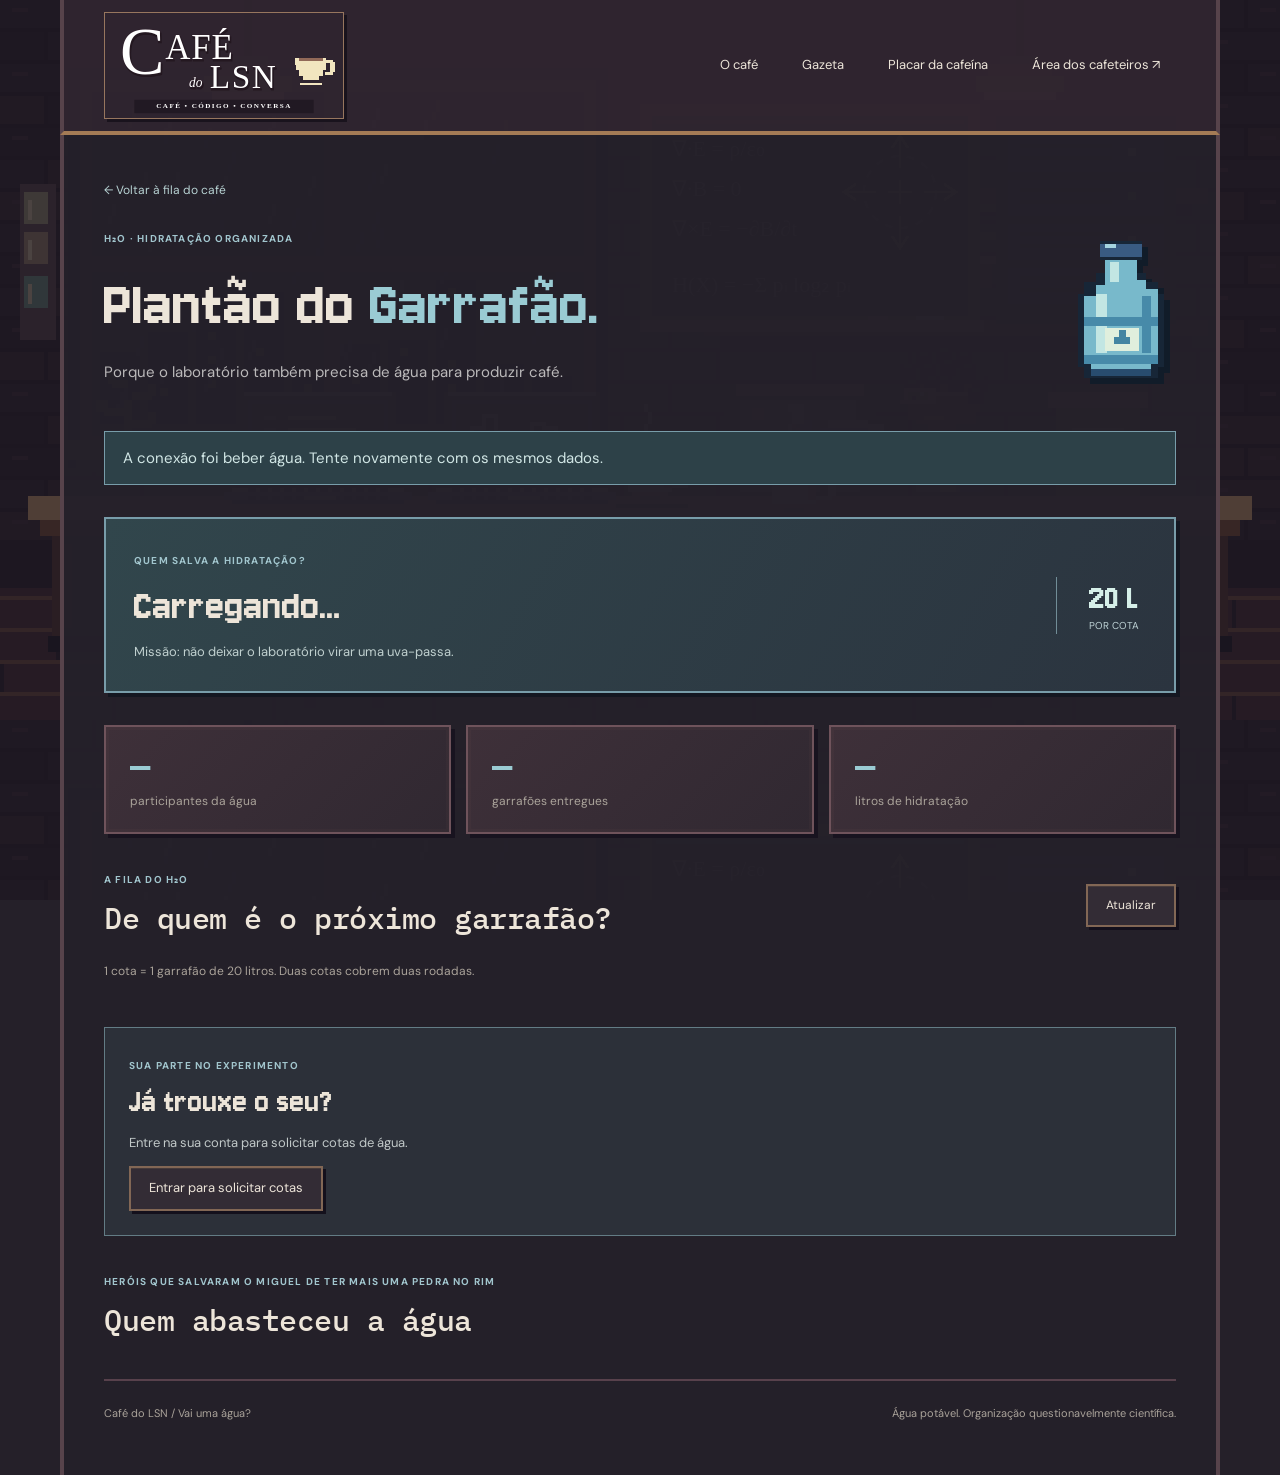
==== commit 33356653: "Mostra fotos dos perfis na fila da agua" ====
--- a/agua.html
+++ b/agua.html
@@ -1,5 +1,5 @@
 <!doctype html>
-<html lang="pt-BR"><head><meta charset="utf-8"><meta name="viewport" content="width=device-width,initial-scale=1"><meta name="theme-color" content="#211c29"><meta name="description" content="Rodízio de garrafões de 20 litros do laboratório."><title>Plantão do Garrafão · Café do LSN</title><link rel="icon" type="image/png" sizes="32x32" href="./assets/favicon.png?v=1"><link rel="icon" type="image/svg+xml" href="./assets/favicon.svg?v=1"><link rel="stylesheet" href="./style.css?v=20261126"></head>
+<html lang="pt-BR"><head><meta charset="utf-8"><meta name="viewport" content="width=device-width,initial-scale=1"><meta name="theme-color" content="#211c29"><meta name="description" content="Rodízio de garrafões de 20 litros do laboratório."><title>Plantão do Garrafão · Café do LSN</title><link rel="icon" type="image/png" sizes="32x32" href="./assets/favicon.png?v=1"><link rel="icon" type="image/svg+xml" href="./assets/favicon.svg?v=1"><link rel="stylesheet" href="./style.css?v=20261130"></head>
 <body data-page="water"><header><a class="brand" href="./index.html" aria-label="Café do LSN — início"><picture><source media="(max-width: 750px)" srcset="./assets/logo-mark.svg"><img class="brand-logo" src="./assets/logo-lsn.svg" alt="Café do LSN" width="300" height="132"></picture></a><nav aria-label="Navegação principal"><a href="./index.html">O café</a><a href="./gazeta.html">Gazeta</a><a href="./xicaras.html">Placar da cafeína</a><a href="./index.html?acesso=1">Área dos cafeteiros ↗</a></nav></header>
 <main class="water-main">
 <a class="water-back" href="./index.html">← Voltar à fila do café</a>
@@ -13,8 +13,8 @@
 <form id="water-submit" hidden><h3>Solicitar confirmação da entrega</h3><label>Quantidade de garrafões<input name="quantity" type="number" min="1" max="100" step="1" value="1" required></label><p class="water-volume">1 garrafão = 20 litros</p><label>Observação (opcional)<input name="note" maxlength="200" placeholder="Ex.: deixei os garrafões na copa"></label><button class="primary" type="submit">Enviar para aprovação</button><p class="hint">A fila e os totais são atualizados após a confirmação do administrador.</p></form>
 <div id="water-own-section" hidden><h3>Minhas solicitações</h3><div id="water-own-requests"></div></div>
 </section>
-<section id="water-admin" hidden aria-labelledby="water-admin-title"><span class="eyebrow">BASTIDORES DA HIDRATAÇÃO</span><h2 id="water-admin-title">Administração da água</h2><h3>Participantes da água</h3><p class="hint">Escolha quem participa deste rodízio. Ao retirar um perfil, suas entregas e rodadas adiantadas ficam guardadas.</p><div id="water-member-profiles"></div><h3>Entregas para confirmar</h3><div id="water-pending"></div>
+<section id="water-admin" hidden aria-labelledby="water-admin-title"><span class="eyebrow">BASTIDORES DA HIDRATAÇÃO</span><h2 id="water-admin-title">Administração da água</h2><h3>Participantes da água</h3><p class="hint">Escolha quem participa deste rodízio. Ao retirar um perfil, suas entregas e rodadas adiantadas ficam guardadas.</p><div id="water-member-profiles"></div><section id="water-order-management" aria-labelledby="water-order-title"><h3 id="water-order-title">Ajustar a ordem da fila</h3><p class="hint">Use Subir e Descer para escolher quem fica na vez. O ajuste manual tem prioridade na ordem; as cotas registradas continuam guardadas.</p><div id="water-order-list"></div><p id="water-order-note" class="hint" role="status"></p><div class="actions"><button id="water-order-save" type="button" class="primary">Salvar ordem da água</button><button id="water-order-discard" type="button">Descartar ajustes</button></div></section><h3>Entregas para confirmar</h3><div id="water-pending"></div>
 <form id="water-buy"><h3>Registrar uma entrega diretamente</h3><label>Quem trouxe?<select name="buyer" required></select></label><label>Quantidade de garrafões<input name="quantity" type="number" min="1" max="100" value="1" required></label><p class="water-volume">1 garrafão = 20 litros</p><label>Observação (opcional)<input name="note" maxlength="200"></label><button class="primary" type="submit">Registrar entrega</button></form></section>
 <section aria-labelledby="water-history-title"><div class="section-title"><div><span class="eyebrow">HERÓIS QUE SALVARAM O MIGUEL DE TER MAIS UMA PEDRA NO RIM</span><h2 id="water-history-title">Quem abasteceu a água</h2></div></div><div id="water-history"></div></section>
 <footer class="cups-footer">Café do LSN / Vai uma água? <span>Água potável. Organização questionavelmente científica.</span></footer>
-</main><script type="module" src="./water.js?v=20261126"></script></body></html>
+</main><script type="module" src="./water.js?v=20261130"></script></body></html>
--- a/style.css
+++ b/style.css
@@ -331,4 +331,33 @@
 
 /* Plantão do Garrafão */
 .water-entry{margin:18px 0 8px;text-align:right;font-size:12px}.water-entry a,.water-back{color:#b8d3d3;text-decoration:none;text-underline-offset:4px}.water-entry a:hover,.water-back:hover{text-decoration:underline}.water-entry span{margin-left:6px;color:var(--muted);font-size:11px}.water-main{--water:#9acbd3}.water-back{font-size:12px}.water-heading{display:flex;align-items:center;justify-content:space-between;gap:24px;margin:24px 0 32px}.water-heading h1{font:clamp(44px,5.5vw,68px)/1.05 'Jersey 10',monospace;letter-spacing:0}.water-heading h1 em{color:var(--water);font-style:normal}.water-heading p{color:#bbb9ba;max-width:490px}.water-heading>img{width:110px;height:146px;object-fit:contain;image-rendering:pixelated;filter:drop-shadow(6px 6px #111c29)}.water-main .eyebrow{color:#a2c6ce}.water-hero{display:flex;justify-content:space-between;align-items:center;gap:24px;padding:28px;border:2px solid #789daa;background:linear-gradient(120deg,#31464c,#2b343f);box-shadow:4px 4px #141721}.water-hero h2{font:44px 'Jersey 10',monospace;margin:12px 0}.water-hero p{font-size:13px;color:#c0d0cf;margin:0}.water-unit{min-width:90px;border-left:1px solid #718d97;padding-left:24px;text-align:center;font-size:10px;color:#bed2d5}.water-unit strong{display:block;font:38px 'Jersey 10',monospace;color:#d6f0e9}.water-stats strong{color:var(--water)}.water-account{padding:24px;border:1px solid #637c85;background:#2c3039}.water-account h2,.water-main #water-admin-title{font:34px 'Jersey 10',monospace}.water-account>div>p{color:#c1c8c8;font-size:13px}.water-main form{border-color:#667984;background:#30313a;max-width:600px}.water-main .primary{background:#a4cbd1;border-color:#a4cbd1;color:#1b2c33}.water-main .primary:hover{background:#c5e2df}.water-main #water-status:not(:empty){padding:14px 18px;border:1px solid #789daa;background:#2d4148;color:#d1e6e5}.water-volume,.water-credit{font-size:12px!important;color:#b8d6d9!important}#water-queue .person>small{display:block;margin-top:6px}#water-history .person-label{color:#e7e8e1}#water-history .history-row>strong{color:#b7d6d9;font-size:13px}.water-request{padding:18px;border:1px solid #637b83;background:#30343c;margin:12px 0}.water-request p{font-size:13px;color:#c3caca}.water-demo-banner{padding:14px 18px;margin-bottom:22px;background:#3a3947;border:1px dashed #9bbbd0;color:#d7e2ea;font-size:12px;line-height:1.8}.water-main .cups-footer{padding:24px 0}.water-main #water-admin{scroll-margin-top:25px}
-@media(max-width:650px){.water-heading{align-items:flex-start;gap:12px}.water-heading>img{width:72px;height:100px}.water-heading h1{font-size:46px}.water-hero{padding:20px;gap:16px}.water-hero h2{font-size:32px}.water-hero p{font-size:12px}.water-unit{min-width:70px;padding-left:14px}.water-unit strong{font-size:30px}.water-account{padding:18px}.water-main .section-title{flex-wrap:wrap}.water-entry span{display:block;margin-top:5px}.water-main #water-buy{max-width:100%}}
+@media(max-width:650px){.water-heading{align-items:flex-start;gap:12px}.water-heading>img{width:72px;height:100px}.water-heading h1{font-size:46px}.water-hero{padding:20px;gap:16px}.water-hero h2{font-size:32px}.water-hero p{font-size:12px}.water-unit{min-width:70px;padding-left:14px}.water-unit strong{font-size:30px}.water-account{padding:18px}.water-main .section-title{flex-wrap:wrap}.water-entry span{display:block;margin-top:5px}.water-main #water-buy{max-width:100%}}
+
+.editor-icon > span { display: block; font-size: 12px; color: var(--muted); }
+.editor-profile-icon { display: flex; align-items: center; gap: 8px; min-height: 46px; margin-top: 7px; }
+.editor-profile-icon .avatar { width: 30px; height: 30px; flex-shrink: 0; }
+.editor-profile-icon small { font-size: 10px; line-height: 1.4; color: var(--muted); }
+
+.editor-name > span { display: block; font-size: 12px; color: var(--muted); }
+.editor-name > strong { display: block; margin-top: 7px; font-size: 14px; overflow-wrap: anywhere; }
+.editor-name > button { margin-top: 8px; padding: 5px 8px; font-size: 10px; }
+
+.water-order-row { display: flex; align-items: center; flex-wrap: wrap; gap: 12px; padding: 14px; margin: 10px 0; border: 1px solid #637b83; background: #30343c; }
+.water-order-row .person-label { flex: 1; min-width: 130px; }
+.water-order-row button { padding: 7px 11px; font-size: 12px; }
+.water-position { color: #b8d6d9; font-weight: 600; min-width: 24px; }
+#water-order-management { padding: 20px; border: 1px solid #637b83; }
+@media(max-width:600px) { #water-order-management { padding: 14px; } .water-order-row .actions { margin-left: 36px; } }
+
+@media(max-width:650px) {
+  .water-heading > div { min-width: 0; flex: 1; }
+  .water-heading > img { flex-shrink: 0; }
+  .water-heading h1 { font-size: clamp(36px, 10vw, 46px); overflow-wrap: anywhere; }
+}
+
+#water-next { display: flex; align-items: center; gap: 12px; }
+#water-next .avatar { width: 56px; height: 56px; flex-shrink: 0; margin: 0; }
+#water-next > span { min-width: 0; overflow-wrap: anywhere; }
+.water-hero > div { min-width: 0; }
+.water-main .avatar.profile-picture { border-color: #8cb8c5; }
+@media(max-width:750px) { #water-next .avatar { width: 42px; height: 42px; } }
